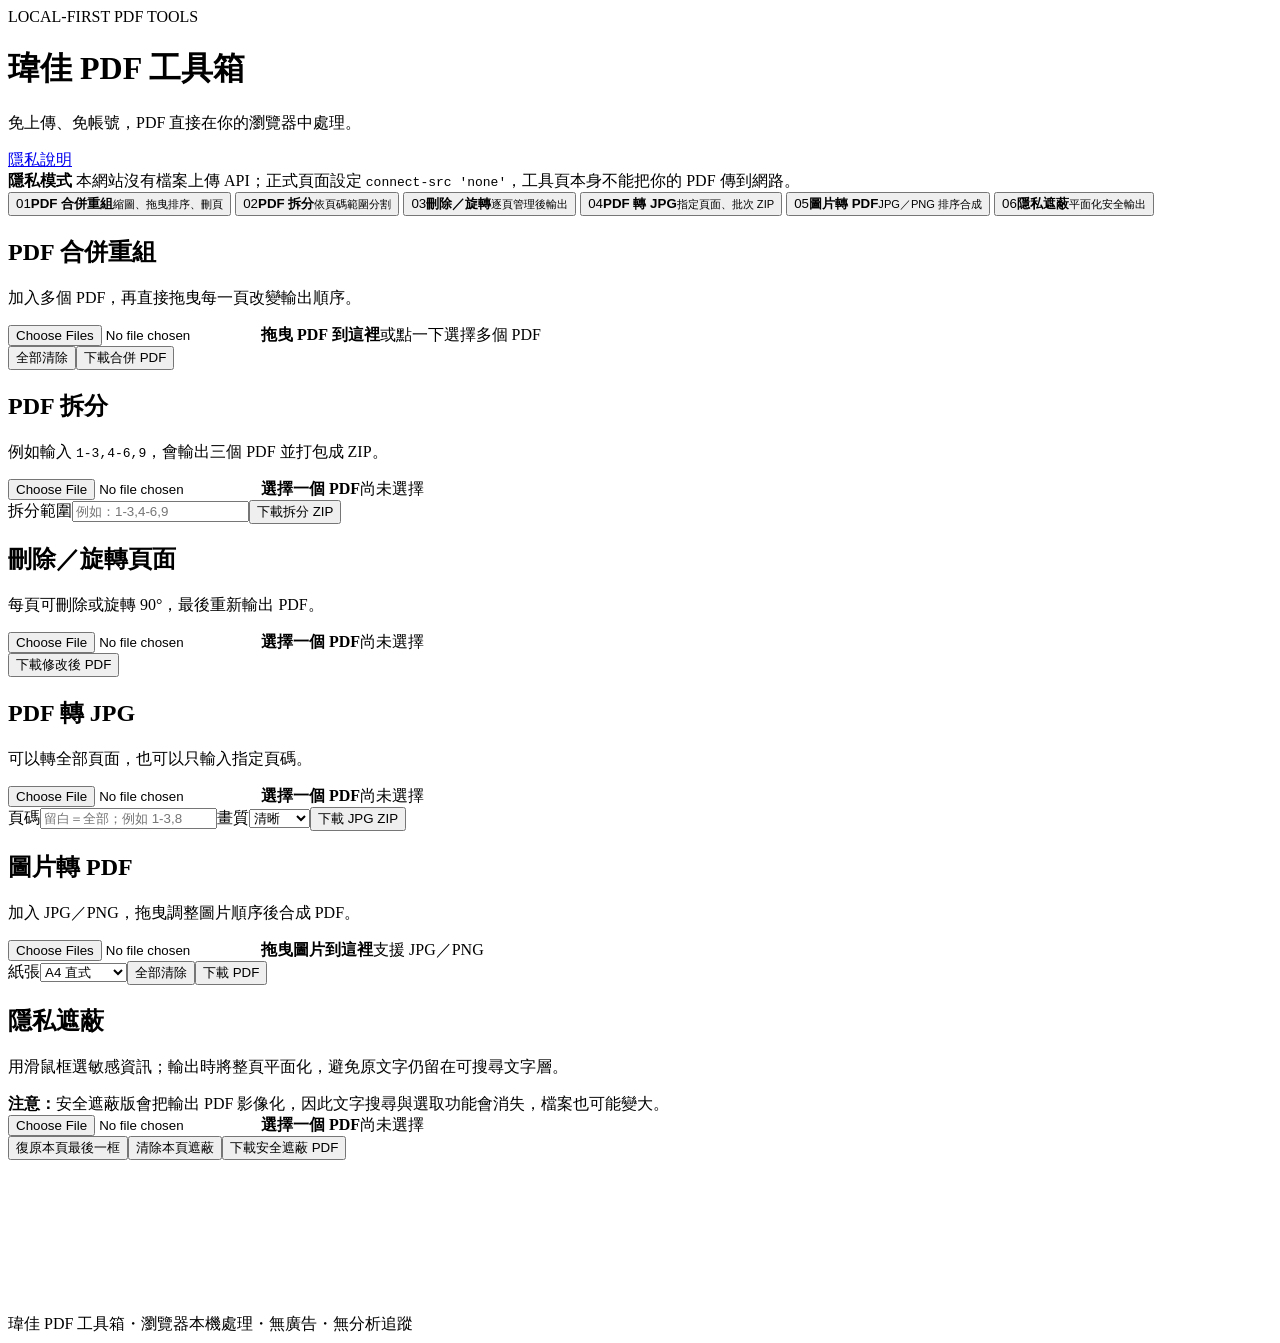
==== index.html @ 637d7ddc "Add PDF toolbox homepage" ====
<!doctype html>
<html lang="zh-Hant">
<head>
  <meta charset="utf-8">
  <meta name="viewport" content="width=device-width,initial-scale=1">
  <meta http-equiv="Content-Security-Policy" content="default-src 'self'; script-src 'self'; style-src 'self'; img-src 'self' data: blob:; connect-src 'none'; worker-src 'self' blob:; object-src 'none'; frame-src 'none'; base-uri 'self'; form-action 'self'">
  <meta name="referrer" content="no-referrer">
  <meta name="description" content="瀏覽器本機處理的 PDF 工具箱：合併、拆分、旋轉、轉 JPG、圖片轉 PDF、隱私遮蔽。">
  <title>瑋佳 PDF 工具箱</title>
  <link rel="stylesheet" href="styles.css">
  <script defer src="libs/pdf-lib.min.js"></script>
  <script defer src="libs/pdf.min.js"></script>
  <script defer src="libs/jszip.min.js"></script>
  <script defer src="libs/Sortable.min.js"></script>
  <script defer src="app.js"></script>
</head>
<body>
<header class="site-header">
  <div class="shell header-inner">
    <div>
      <div class="eyebrow">LOCAL-FIRST PDF TOOLS</div>
      <h1>瑋佳 PDF 工具箱</h1>
      <p>免上傳、免帳號，PDF 直接在你的瀏覽器中處理。</p>
    </div>
    <a class="privacy-link" href="privacy.html">隱私說明</a>
  </div>
</header>

<main class="shell">
  <section class="security-card">
    <strong>隱私模式</strong>
    <span>本網站沒有檔案上傳 API；正式頁面設定 <code>connect-src 'none'</code>，工具頁本身不能把你的 PDF 傳到網路。</span>
  </section>

  <nav class="tool-grid" aria-label="PDF 工具">
    <button class="tool-card active" data-tool="merge"><span>01</span><b>PDF 合併重組</b><small>縮圖、拖曳排序、刪頁</small></button>
    <button class="tool-card" data-tool="split"><span>02</span><b>PDF 拆分</b><small>依頁碼範圍分割</small></button>
    <button class="tool-card" data-tool="edit"><span>03</span><b>刪除／旋轉</b><small>逐頁管理後輸出</small></button>
    <button class="tool-card" data-tool="jpg"><span>04</span><b>PDF 轉 JPG</b><small>指定頁面、批次 ZIP</small></button>
    <button class="tool-card" data-tool="imgpdf"><span>05</span><b>圖片轉 PDF</b><small>JPG／PNG 排序合成</small></button>
    <button class="tool-card" data-tool="redact"><span>06</span><b>隱私遮蔽</b><small>平面化安全輸出</small></button>
  </nav>

  <section id="merge" class="workspace active">
    <div class="workspace-head"><div><h2>PDF 合併重組</h2><p>加入多個 PDF，再直接拖曳每一頁改變輸出順序。</p></div></div>
    <label class="dropzone" id="mergeDrop"><input id="mergeInput" type="file" accept="application/pdf,.pdf" multiple><b>拖曳 PDF 到這裡</b><span>或點一下選擇多個 PDF</span></label>
    <div class="actions"><button class="btn muted" id="mergeClear">全部清除</button><button class="btn primary" id="mergeExport">下載合併 PDF</button></div>
    <div id="mergePages" class="page-grid"></div><div id="mergeStatus" class="status"></div>
  </section>

  <section id="split" class="workspace">
    <div class="workspace-head"><div><h2>PDF 拆分</h2><p>例如輸入 <code>1-3,4-6,9</code>，會輸出三個 PDF 並打包成 ZIP。</p></div></div>
    <label class="dropzone compact"><input id="splitInput" type="file" accept="application/pdf,.pdf"><b>選擇一個 PDF</b><span id="splitFileName">尚未選擇</span></label>
    <div class="form-row"><label>拆分範圍<input id="splitRanges" type="text" placeholder="例如：1-3,4-6,9"></label><button class="btn primary" id="splitExport">下載拆分 ZIP</button></div>
    <div id="splitStatus" class="status"></div>
  </section>

  <section id="edit" class="workspace">
    <div class="workspace-head"><div><h2>刪除／旋轉頁面</h2><p>每頁可刪除或旋轉 90°，最後重新輸出 PDF。</p></div></div>
    <label class="dropzone compact"><input id="editInput" type="file" accept="application/pdf,.pdf"><b>選擇一個 PDF</b><span id="editFileName">尚未選擇</span></label>
    <div class="actions"><button class="btn primary" id="editExport">下載修改後 PDF</button></div>
    <div id="editPages" class="page-grid"></div><div id="editStatus" class="status"></div>
  </section>

  <section id="jpg" class="workspace">
    <div class="workspace-head"><div><h2>PDF 轉 JPG</h2><p>可以轉全部頁面，也可以只輸入指定頁碼。</p></div></div>
    <label class="dropzone compact"><input id="jpgInput" type="file" accept="application/pdf,.pdf"><b>選擇一個 PDF</b><span id="jpgFileName">尚未選擇</span></label>
    <div class="form-row multi"><label>頁碼<input id="jpgRanges" type="text" placeholder="留白＝全部；例如 1-3,8"></label><label>畫質<select id="jpgScale"><option value="1.5">一般</option><option value="2" selected>清晰</option><option value="3">高解析</option></select></label><button class="btn primary" id="jpgExport">下載 JPG ZIP</button></div>
    <div id="jpgStatus" class="status"></div>
  </section>

  <section id="imgpdf" class="workspace">
    <div class="workspace-head"><div><h2>圖片轉 PDF</h2><p>加入 JPG／PNG，拖曳調整圖片順序後合成 PDF。</p></div></div>
    <label class="dropzone" id="imgDrop"><input id="imgInput" type="file" accept="image/jpeg,image/png,.jpg,.jpeg,.png" multiple><b>拖曳圖片到這裡</b><span>支援 JPG／PNG</span></label>
    <div class="form-row multi"><label>紙張<select id="paperMode"><option value="a4p">A4 直式</option><option value="a4l">A4 橫式</option><option value="original">依原圖比例</option></select></label><button class="btn muted" id="imgClear">全部清除</button><button class="btn primary" id="imgExport">下載 PDF</button></div>
    <div id="imgPages" class="page-grid"></div><div id="imgStatus" class="status"></div>
  </section>

  <section id="redact" class="workspace">
    <div class="workspace-head"><div><h2>隱私遮蔽</h2><p>用滑鼠框選敏感資訊；輸出時將整頁平面化，避免原文字仍留在可搜尋文字層。</p></div></div>
    <div class="warning"><strong>注意：</strong>安全遮蔽版會把輸出 PDF 影像化，因此文字搜尋與選取功能會消失，檔案也可能變大。</div>
    <label class="dropzone compact"><input id="redactInput" type="file" accept="application/pdf,.pdf"><b>選擇一個 PDF</b><span id="redactFileName">尚未選擇</span></label>
    <div class="actions"><button class="btn muted" id="redactUndo">復原本頁最後一框</button><button class="btn muted" id="redactClear">清除本頁遮蔽</button><button class="btn primary" id="redactExport">下載安全遮蔽 PDF</button></div>
    <div class="redact-layout"><aside id="redactList" class="redact-list"></aside><div class="canvas-wrap"><canvas id="redactCanvas"></canvas></div></div>
    <div id="redactStatus" class="status"></div>
  </section>
</main>
<footer class="site-footer"><div class="shell">瑋佳 PDF 工具箱・瀏覽器本機處理・無廣告・無分析追蹤</div></footer>
</body>
</html>
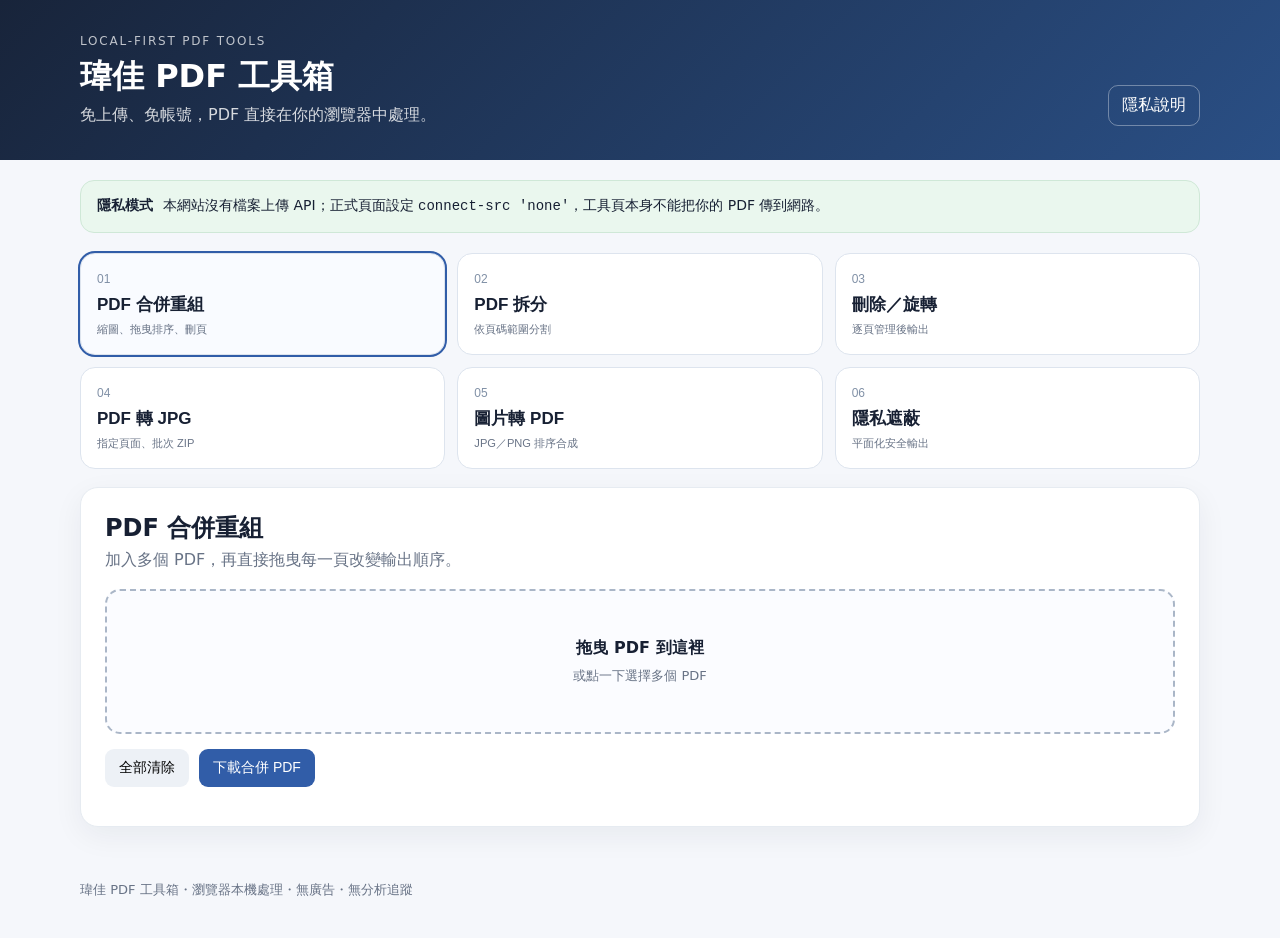
==== commit d38c9ac3: "Load large PDF split enhancement" ====
--- a/index.html
+++ b/index.html
@@ -13,6 +13,7 @@
   <script defer src="libs/jszip.min.js"></script>
   <script defer src="libs/Sortable.min.js"></script>
   <script defer src="app.js"></script>
+  <script defer src="large-split.js"></script>
 </head>
 <body>
 <header class="site-header">
--- a/styles.css
+++ b/styles.css
@@ -0,0 +1 @@
+*{box-sizing:border-box}body{margin:0;background:#f5f7fb;color:#172033;font-family:"Microsoft JhengHei UI","Microsoft JhengHei",system-ui,sans-serif}.shell{width:min(1120px,calc(100% - 32px));margin:auto}.site-header{background:linear-gradient(135deg,#18243a,#2a4f85);color:#fff;padding:34px 0}.header-inner{display:flex;align-items:flex-end;justify-content:space-between;gap:20px}.eyebrow{font-size:12px;letter-spacing:.15em;opacity:.72}.site-header h1{font-size:32px;margin:7px 0 6px}.site-header p{margin:0;opacity:.82}.privacy-link{color:#fff;text-decoration:none;border:1px solid rgba(255,255,255,.35);padding:9px 13px;border-radius:10px}.security-card{display:flex;gap:10px;background:#eaf7ee;border:1px solid #cfe8d7;border-radius:14px;padding:14px 16px;margin:20px 0;font-size:14px;line-height:1.55}.tool-grid{display:grid;grid-template-columns:repeat(3,1fr);gap:12px;margin-bottom:18px}.tool-card{border:1px solid #dde4ee;background:#fff;border-radius:15px;padding:16px;text-align:left;cursor:pointer;min-height:102px;color:#172033}.tool-card.active{outline:2px solid #315da8;background:#f9fbff}.tool-card span{font-size:12px;color:#8090a6}.tool-card b{display:block;font-size:17px;margin:7px 0 5px}.tool-card small{color:#687386}.workspace{display:none;background:#fff;border:1px solid #e6ebf1;border-radius:18px;padding:24px;box-shadow:0 9px 30px rgba(20,34,58,.06);margin-bottom:28px}.workspace.active{display:block}.workspace-head h2{margin:0 0 6px}.workspace-head p{margin:0 0 18px;color:#687386}.dropzone{display:flex;min-height:145px;border:2px dashed #aab6c7;border-radius:15px;align-items:center;justify-content:center;flex-direction:column;gap:8px;background:#fbfcff;cursor:pointer}.dropzone.compact{min-height:100px}.dropzone input{display:none}.dropzone span,.status{color:#687386;font-size:13px}.actions,.form-row{display:flex;align-items:end;gap:10px;flex-wrap:wrap;margin:15px 0}.form-row label{display:flex;flex-direction:column;gap:6px;font-size:13px;color:#687386;min-width:240px}input[type=text],select{padding:10px 11px;border:1px solid #ccd5e1;border-radius:9px;background:#fff;font-size:14px}.btn{border:0;border-radius:9px;padding:10px 14px;cursor:pointer;font-size:14px}.btn.primary{background:#315da8;color:#fff}.btn.muted{background:#edf1f6}.btn.danger{background:#fce8e8;color:#a13737}.btn.small{padding:6px 8px;font-size:12px}.page-grid{display:grid;grid-template-columns:repeat(auto-fill,minmax(155px,1fr));gap:12px}.page-card{border:1px solid #dde4ee;border-radius:12px;background:#fff;padding:8px}.page-card.deleted{opacity:.42;background:#f2f3f5}.page-thumb{aspect-ratio:.72;background:#eef1f5;border-radius:7px;display:flex;align-items:center;justify-content:center;overflow:hidden}.page-thumb canvas,.page-thumb img{max-width:100%;max-height:100%;display:block}.page-meta{font-size:12px;line-height:1.45;margin:7px 0;overflow-wrap:anywhere}.page-actions{display:flex;gap:6px;flex-wrap:wrap}.warning{background:#fff5df;border:1px solid #eed4a3;border-radius:11px;padding:11px 13px;font-size:13px;line-height:1.55;margin-bottom:14px}.redact-layout{display:grid;grid-template-columns:220px minmax(0,1fr);gap:15px}.redact-list{border:1px solid #dde4ee;border-radius:12px;padding:8px;max-height:680px;overflow:auto}.redact-item{padding:9px;border-radius:8px;cursor:pointer;font-size:13px}.redact-item.active{background:#eef4ff}.canvas-wrap{border:1px solid #dde4ee;border-radius:12px;padding:12px;overflow:auto;text-align:center;background:#f6f8fb}.canvas-wrap canvas{max-width:100%;cursor:crosshair;box-shadow:0 2px 12px rgba(0,0,0,.15)}.site-footer{padding:26px 0 40px;color:#687386;font-size:13px}@media(max-width:800px){.tool-grid{grid-template-columns:1fr 1fr}.redact-layout{grid-template-columns:1fr}}@media(max-width:540px){.tool-grid{grid-template-columns:1fr}.header-inner{align-items:flex-start;flex-direction:column}}
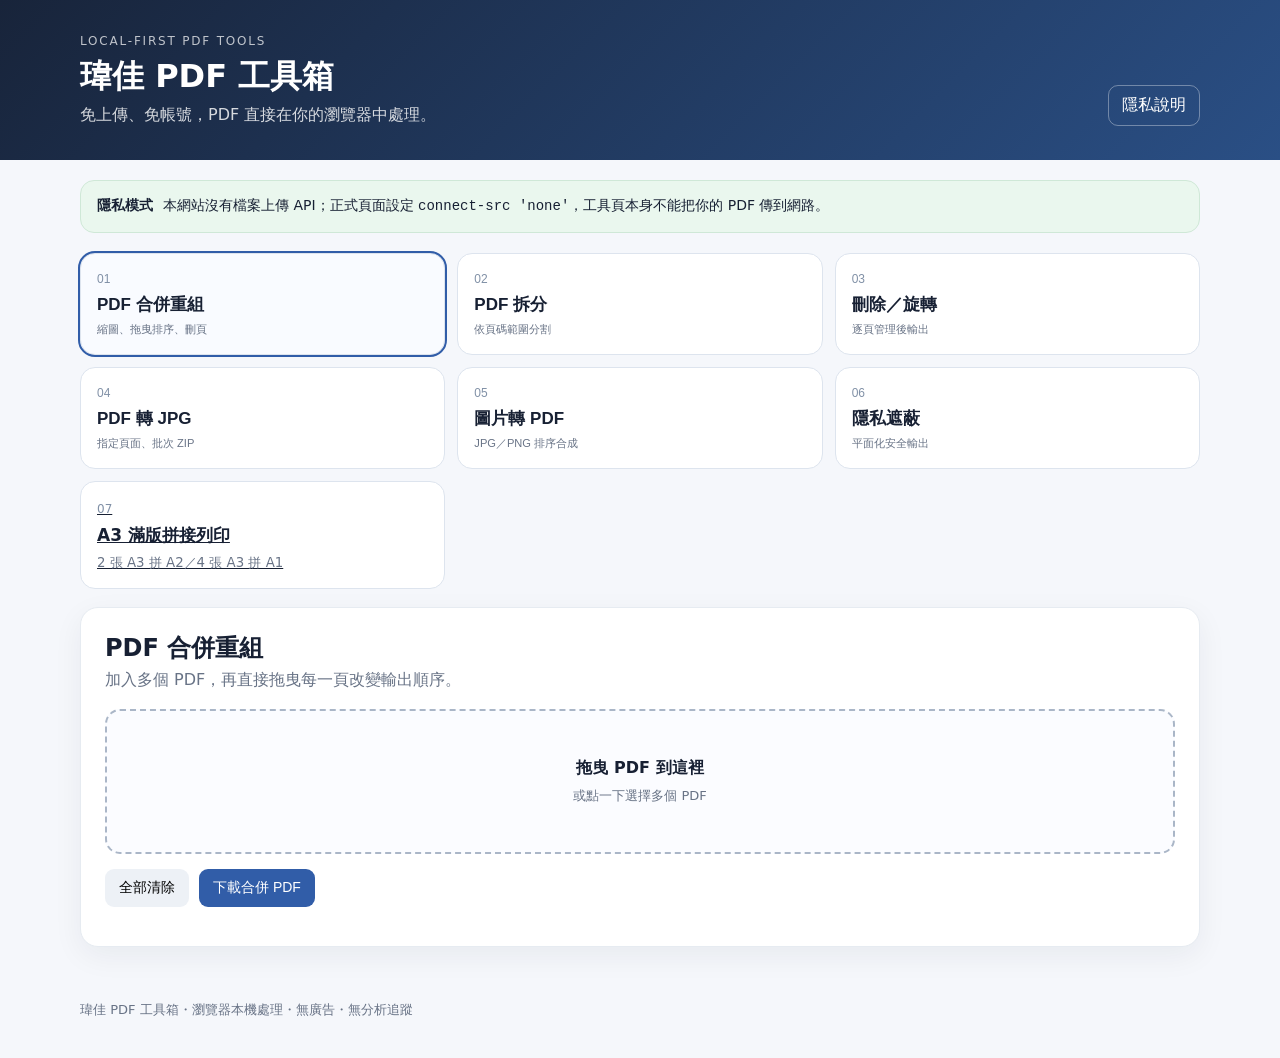
==== commit 801a6203: "Add A3 poster printing to PDF toolbox home" ====
--- a/index.html
+++ b/index.html
@@ -40,6 +40,7 @@
     <button class="tool-card" data-tool="jpg"><span>04</span><b>PDF 轉 JPG</b><small>指定頁面、批次 ZIP</small></button>
     <button class="tool-card" data-tool="imgpdf"><span>05</span><b>圖片轉 PDF</b><small>JPG／PNG 排序合成</small></button>
     <button class="tool-card" data-tool="redact"><span>06</span><b>隱私遮蔽</b><small>平面化安全輸出</small></button>
+    <a class="tool-card" href="a3-poster.html" style="text-decoration:none;color:inherit"><span>07</span><b>A3 滿版拼接列印</b><small>2 張 A3 拼 A2／4 張 A3 拼 A1</small></a>
   </nav>
 
   <section id="merge" class="workspace active">
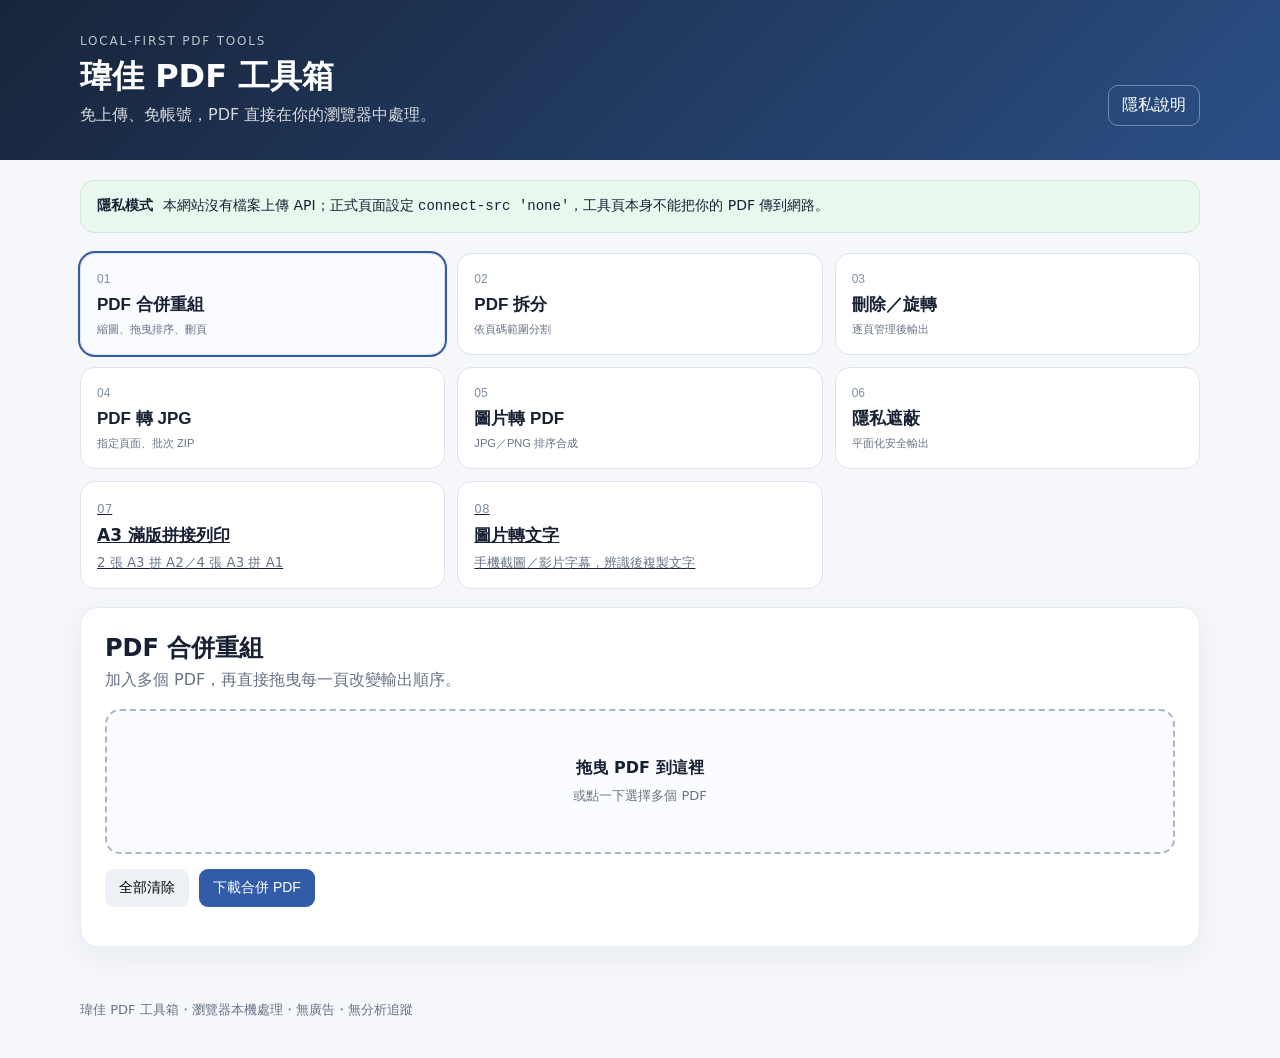
==== commit d03acd78: "Add local screenshot OCR tool with crop, language selection and text export" ====
--- a/index.html
+++ b/index.html
@@ -41,6 +41,7 @@
     <button class="tool-card" data-tool="imgpdf"><span>05</span><b>圖片轉 PDF</b><small>JPG／PNG 排序合成</small></button>
     <button class="tool-card" data-tool="redact"><span>06</span><b>隱私遮蔽</b><small>平面化安全輸出</small></button>
     <a class="tool-card" href="a3-poster.html" style="text-decoration:none;color:inherit"><span>07</span><b>A3 滿版拼接列印</b><small>2 張 A3 拼 A2／4 張 A3 拼 A1</small></a>
+    <a class="tool-card" href="ocr.html"><span>08</span><b>圖片轉文字</b><small>手機截圖／影片字幕，辨識後複製文字</small></a>
   </nav>
 
   <section id="merge" class="workspace active">
